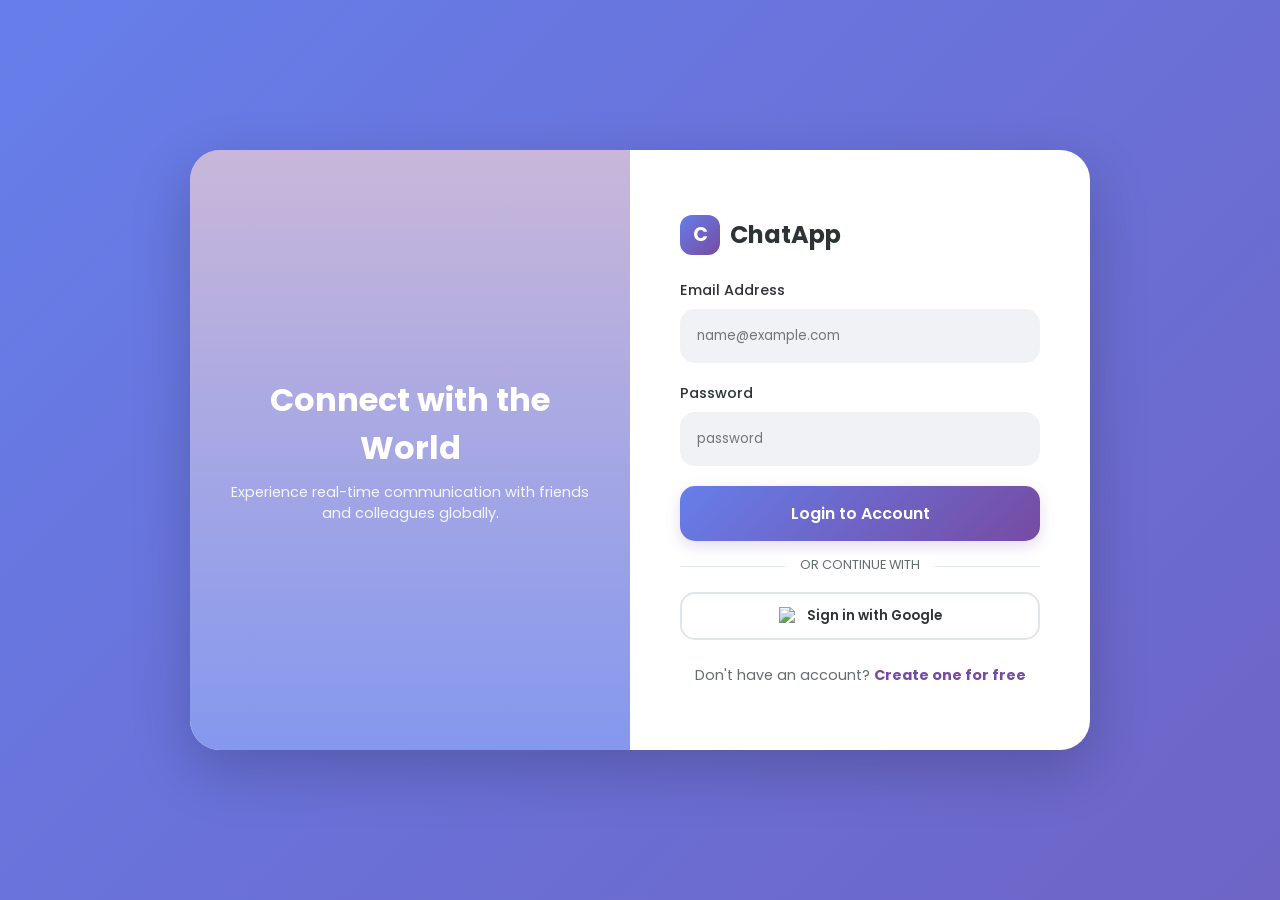
==== login.html @ 2bf0795a "Add files via upload" ====
<!DOCTYPE html>
<html lang="en">
<head>
    <meta charset="UTF-8">
    <meta name="viewport" content="width=device-width, initial-scale=1.0">
    <title>ChatApp - Login</title>
    <!-- Combined Google Fonts -->
    <link href="https://fonts.googleapis.com/css2?family=Poppins:wght@400;500;600;700&display=swap" rel="stylesheet">
    <style>
        :root {
            --primary-gradient: linear-gradient(135deg, #667eea 0%, #764ba2 100%);
            --text-dark: #2d3436;
            --text-light: #636e72;
            --bg-input: #f1f2f6;
            --white: #ffffff;
            --accent-color: #764ba2;
        }

        * { margin: 0; padding: 0; box-sizing: border-box; font-family: 'Poppins', sans-serif; }

        body {
            height: 100vh;
            display: flex;
            align-items: center;
            justify-content: center;
            background: linear-gradient(135deg, #667eea 0%, #764ba2 100%);
            background-size: 200% 200%;
            animation: gradientMove 15s ease infinite;
            padding: 20px;
        }

        @keyframes gradientMove {
            0% { background-position: 0% 50%; }
            50% { background-position: 100% 50%; }
            100% { background-position: 0% 50%; }
        }

        .container {
            background: var(--white);
            width: 900px;
            height: 600px;
            border-radius: 30px;
            display: flex;
            overflow: hidden;
            box-shadow: 0 20px 60px rgba(0,0,0,0.2);
        }

        /* --- Left Side: Visuals --- */
        .visual-side {
            flex: 1;
            background: url('https://images.unsplash.com/photo-1611162617474-5b21e879e113?q=80&w=1000&auto=format&fit=crop') center/cover no-repeat;
            position: relative;
            display: flex;
            flex-direction: column;
            justify-content: center;
            align-items: center;
            text-align: center;
            padding: 40px;
            color: white;
        }

        .visual-side::before {
            content: '';
            position: absolute; top: 0; left: 0; right: 0; bottom: 0;
            background: linear-gradient(to bottom, rgba(118, 75, 162, 0.4), rgba(102, 126, 234, 0.8));
        }

        .visual-content { position: relative; z-index: 2; }
        .visual-content h2 { font-size: 2rem; margin-bottom: 10px; font-weight: 700; }
        .visual-content p { font-size: 0.9rem; opacity: 0.9; }

        /* --- Right Side: Form --- */
        .form-side {
            flex: 1;
            padding: 50px;
            display: flex;
            flex-direction: column;
            justify-content: center;
        }

        .logo-area { display: flex; align-items: center; gap: 10px; margin-bottom: 25px; cursor: pointer; }
        .logo-icon {
            width: 40px; height: 40px;
            background: var(--primary-gradient);
            border-radius: 12px;
            display: flex; align-items: center; justify-content: center;
            color: white; font-weight: bold; font-size: 1.2rem;
            transition: transform 0.3s ease;
        }
        .logo-area:hover .logo-icon { transform: rotate(5deg) scale(1.1); }
        .logo-text { font-size: 1.5rem; font-weight: 700; color: var(--text-dark); }

        .input-group { margin-bottom: 20px; }
        .input-group label { display: block; margin-bottom: 8px; font-size: 0.9rem; font-weight: 500; color: var(--text-dark); }
        
        .input-field {
            width: 100%; padding: 15px;
            border-radius: 15px; border: 2px solid transparent;
            background: var(--bg-input); transition: all 0.3s ease; outline: none;
        }
        .input-field:hover { background: white; border-color: #dfe6e9; }
        .input-field:focus { background: white; border-color: var(--accent-color); box-shadow: 0 5px 15px rgba(118, 75, 162, 0.1); }

        .btn-login {
            width: 100%; padding: 15px;
            border: none; border-radius: 15px;
            background: var(--primary-gradient);
            color: white; font-weight: 600; font-size: 1rem;
            cursor: pointer; transition: all 0.3s ease;
            box-shadow: 0 5px 15px rgba(118, 75, 162, 0.2);
        }
        .btn-login:hover { transform: translateY(-3px); box-shadow: 0 10px 25px rgba(118, 75, 162, 0.4); filter: brightness(1.1); }

        .divider {
            margin: 25px 0; text-align: center;
            position: relative; border-bottom: 1px solid #dfe6e9;
        }
        .divider span {
            position: absolute; top: -10px; left: 50%;
            transform: translateX(-50%); background: white;
            padding: 0 15px; color: var(--text-light); font-size: 0.8rem;
        }

        .btn-google {
            width: 100%; padding: 12px;
            border: 2px solid #dfe6e9; border-radius: 15px;
            background: white; color: var(--text-dark);
            display: flex; align-items: center; justify-content: center;
            gap: 10px; font-weight: 600; cursor: pointer; transition: all 0.3s ease;
        }
        .btn-google:hover { border-color: var(--accent-color); background: #fbfbfb; transform: translateY(-2px); }
        .google-icon { width: 18px; height: 18px; }

        .signup-text { text-align: center; margin-top: 25px; font-size: 0.9rem; color: var(--text-light); }
        .signup-text a { color: var(--accent-color); font-weight: 700; text-decoration: none; }
        .signup-text a:hover { text-decoration: underline; }
    </style>
</head>
<body>

<div class="container">
    <!-- From Code 2: Enhanced Visual Side -->
    <div class="visual-side">
        <div class="visual-content">
            <h2>Connect with the World</h2>
            <p>Experience real-time communication with friends and colleagues globally.</p>
        </div>
    </div>

    <!-- From Code 1 & 2: Merged Form Logic -->
    <div class="form-side">
        <div class="logo-area">
            <div class="logo-icon">C</div>
            <span class="logo-text">ChatApp</span>
        </div>

        <div class="input-group">
            <label>Email Address</label>
            <input
type="email"
id="email"
class="input-field"
placeholder="name@example.com">
        </div>
        
        <div class="input-group">
            <label>Password</label>
            <input
type="password"
id="password"
class="input-field"
placeholder="password">
        </div>

        <button class="btn-login" id="loginBtn">Login to Account</button>

        <div class="divider"><span>OR CONTINUE WITH</span></div>

        <button class="btn-google" id="googleBtn">
            <!-- Fixed Google Icon Reference -->
            <img src="https://www.svgrepo.com/show/452216/google.svg" class="google-icon" alt="Google">
            Sign in with Google
        </button>

        <p class="signup-text">
            Don't have an account? <a href="./new.html">Create one for free</a>
        </p>
    </div>
</div>
<script type="module">

import { initializeApp } from "https://www.gstatic.com/firebasejs/10.12.2/firebase-app.js";

import {
getAuth,
signInWithEmailAndPassword,
GoogleAuthProvider,
signInWithPopup
} from "https://www.gstatic.com/firebasejs/10.12.2/firebase-auth.js";


// Replace with your Firebase Config
const firebaseConfig = {
  apiKey: "AIzaSyAXh-QGBAslhXjf3FRwNIYA2hNmCzSCPhU",
  authDomain: "login-f5c62.firebaseapp.com",
  projectId: "login-f5c62",
  storageBucket: "login-f5c62.firebasestorage.app",
  messagingSenderId: "618951041850",
  appId: "1:618951041850:web:06c744a7d988d86bd9a603",
  measurementId: "G-TSDBHNZBTP"
};


// Initialize Firebase

const app = initializeApp(firebaseConfig);

const auth = getAuth(app);


// Email Login

document.getElementById("loginBtn").addEventListener("click", () => {

const email = document.getElementById("email").value;

const password = document.getElementById("password").value;

signInWithEmailAndPassword(auth, email, password)

.then((userCredential)=>{

alert("Login Successful!");

window.location.href="index.html";

})

.catch((error)=>{

alert(error.message);

});

});


// Google Login

const provider = new GoogleAuthProvider();

document.getElementById("googleBtn").addEventListener("click",()=>{

signInWithPopup(auth,provider)

.then((result)=>{

alert("Google Login Successful!");

window.location.href="index.html";

})

.catch((error) => {
    console.log(error);
    console.error("Code:", error.code);
    console.error("Message:", error.message);
    alert(error.code + "\n" + error.message);
});

});

</script>
</body>
</html>
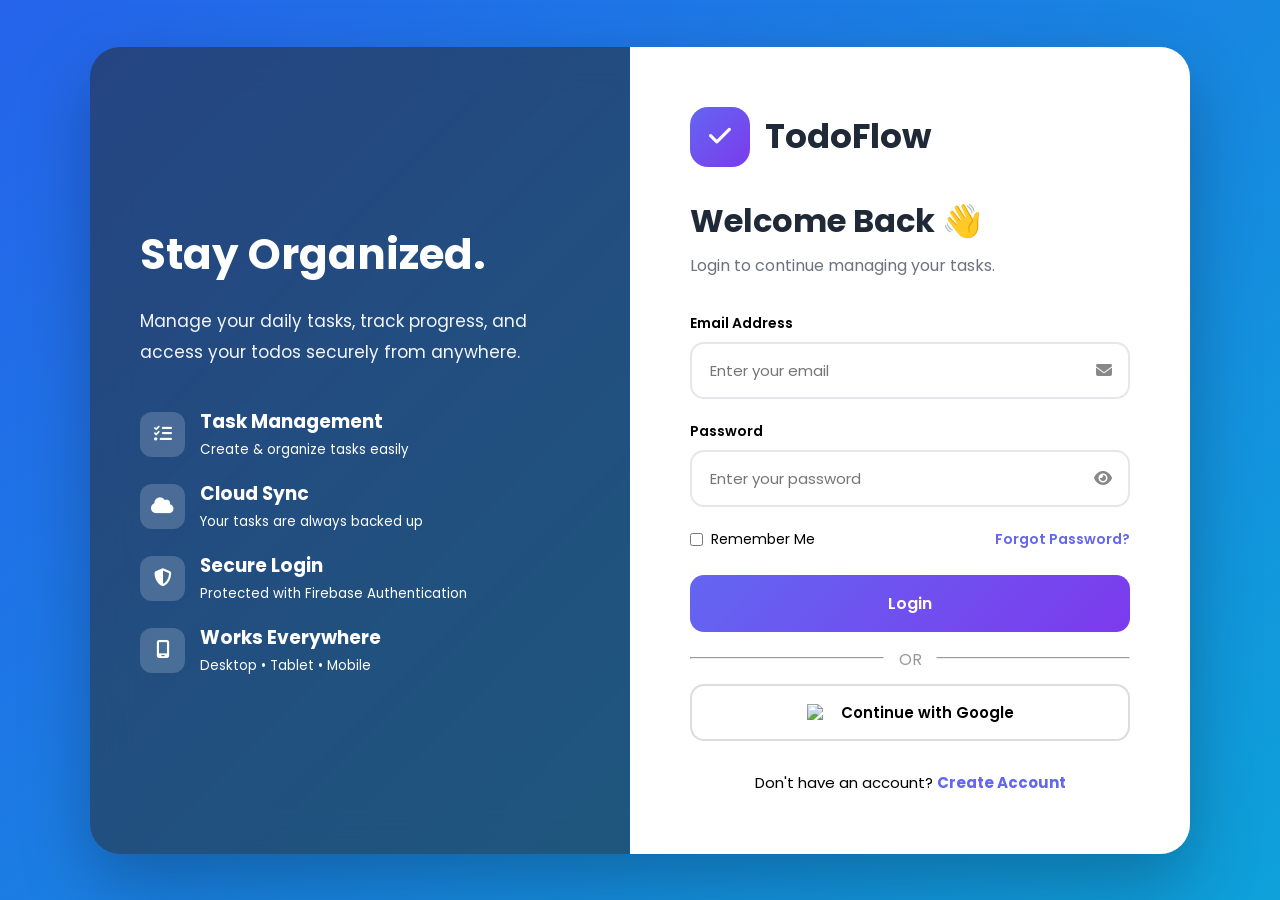
==== commit dfe9cf3a: "Update login.html" ====
--- a/login.html
+++ b/login.html
@@ -1,275 +1,1100 @@
 <!DOCTYPE html>
 <html lang="en">
+
 <head>
-    <meta charset="UTF-8">
-    <meta name="viewport" content="width=device-width, initial-scale=1.0">
-    <title>ChatApp - Login</title>
-    <!-- Combined Google Fonts -->
-    <link href="https://fonts.googleapis.com/css2?family=Poppins:wght@400;500;600;700&display=swap" rel="stylesheet">
-    <style>
-        :root {
-            --primary-gradient: linear-gradient(135deg, #667eea 0%, #764ba2 100%);
-            --text-dark: #2d3436;
-            --text-light: #636e72;
-            --bg-input: #f1f2f6;
-            --white: #ffffff;
-            --accent-color: #764ba2;
-        }
-
-        * { margin: 0; padding: 0; box-sizing: border-box; font-family: 'Poppins', sans-serif; }
-
-        body {
-            height: 100vh;
-            display: flex;
-            align-items: center;
-            justify-content: center;
-            background: linear-gradient(135deg, #667eea 0%, #764ba2 100%);
-            background-size: 200% 200%;
-            animation: gradientMove 15s ease infinite;
-            padding: 20px;
-        }
-
-        @keyframes gradientMove {
-            0% { background-position: 0% 50%; }
-            50% { background-position: 100% 50%; }
-            100% { background-position: 0% 50%; }
-        }
-
-        .container {
-            background: var(--white);
-            width: 900px;
-            height: 600px;
-            border-radius: 30px;
-            display: flex;
-            overflow: hidden;
-            box-shadow: 0 20px 60px rgba(0,0,0,0.2);
-        }
-
-        /* --- Left Side: Visuals --- */
-        .visual-side {
-            flex: 1;
-            background: url('https://images.unsplash.com/photo-1611162617474-5b21e879e113?q=80&w=1000&auto=format&fit=crop') center/cover no-repeat;
-            position: relative;
-            display: flex;
-            flex-direction: column;
-            justify-content: center;
-            align-items: center;
-            text-align: center;
-            padding: 40px;
-            color: white;
-        }
-
-        .visual-side::before {
-            content: '';
-            position: absolute; top: 0; left: 0; right: 0; bottom: 0;
-            background: linear-gradient(to bottom, rgba(118, 75, 162, 0.4), rgba(102, 126, 234, 0.8));
-        }
-
-        .visual-content { position: relative; z-index: 2; }
-        .visual-content h2 { font-size: 2rem; margin-bottom: 10px; font-weight: 700; }
-        .visual-content p { font-size: 0.9rem; opacity: 0.9; }
-
-        /* --- Right Side: Form --- */
-        .form-side {
-            flex: 1;
-            padding: 50px;
-            display: flex;
-            flex-direction: column;
-            justify-content: center;
-        }
-
-        .logo-area { display: flex; align-items: center; gap: 10px; margin-bottom: 25px; cursor: pointer; }
-        .logo-icon {
-            width: 40px; height: 40px;
-            background: var(--primary-gradient);
-            border-radius: 12px;
-            display: flex; align-items: center; justify-content: center;
-            color: white; font-weight: bold; font-size: 1.2rem;
-            transition: transform 0.3s ease;
-        }
-        .logo-area:hover .logo-icon { transform: rotate(5deg) scale(1.1); }
-        .logo-text { font-size: 1.5rem; font-weight: 700; color: var(--text-dark); }
-
-        .input-group { margin-bottom: 20px; }
-        .input-group label { display: block; margin-bottom: 8px; font-size: 0.9rem; font-weight: 500; color: var(--text-dark); }
-        
-        .input-field {
-            width: 100%; padding: 15px;
-            border-radius: 15px; border: 2px solid transparent;
-            background: var(--bg-input); transition: all 0.3s ease; outline: none;
-        }
-        .input-field:hover { background: white; border-color: #dfe6e9; }
-        .input-field:focus { background: white; border-color: var(--accent-color); box-shadow: 0 5px 15px rgba(118, 75, 162, 0.1); }
-
-        .btn-login {
-            width: 100%; padding: 15px;
-            border: none; border-radius: 15px;
-            background: var(--primary-gradient);
-            color: white; font-weight: 600; font-size: 1rem;
-            cursor: pointer; transition: all 0.3s ease;
-            box-shadow: 0 5px 15px rgba(118, 75, 162, 0.2);
-        }
-        .btn-login:hover { transform: translateY(-3px); box-shadow: 0 10px 25px rgba(118, 75, 162, 0.4); filter: brightness(1.1); }
-
-        .divider {
-            margin: 25px 0; text-align: center;
-            position: relative; border-bottom: 1px solid #dfe6e9;
-        }
-        .divider span {
-            position: absolute; top: -10px; left: 50%;
-            transform: translateX(-50%); background: white;
-            padding: 0 15px; color: var(--text-light); font-size: 0.8rem;
-        }
-
-        .btn-google {
-            width: 100%; padding: 12px;
-            border: 2px solid #dfe6e9; border-radius: 15px;
-            background: white; color: var(--text-dark);
-            display: flex; align-items: center; justify-content: center;
-            gap: 10px; font-weight: 600; cursor: pointer; transition: all 0.3s ease;
-        }
-        .btn-google:hover { border-color: var(--accent-color); background: #fbfbfb; transform: translateY(-2px); }
-        .google-icon { width: 18px; height: 18px; }
-
-        .signup-text { text-align: center; margin-top: 25px; font-size: 0.9rem; color: var(--text-light); }
-        .signup-text a { color: var(--accent-color); font-weight: 700; text-decoration: none; }
-        .signup-text a:hover { text-decoration: underline; }
-    </style>
+
+<meta charset="UTF-8">
+
+<meta name="viewport"
+content="width=device-width, initial-scale=1.0">
+
+<title>TodoFlow | Login</title>
+
+<link rel="preconnect"
+href="https://fonts.googleapis.com">
+
+<link rel="preconnect"
+href="https://fonts.gstatic.com"
+crossorigin>
+
+<link href="https://fonts.googleapis.com/css2?family=Poppins:wght@300;400;500;600;700&display=swap"
+rel="stylesheet">
+
+<link rel="stylesheet"
+href="https://cdnjs.cloudflare.com/ajax/libs/font-awesome/6.6.0/css/all.min.css">
+
+<style>
+
+*{
+margin:0;
+padding:0;
+box-sizing:border-box;
+font-family:"Poppins",sans-serif;
+}
+
+:root{
+
+--primary:#6366f1;
+--secondary:#7c3aed;
+--bg:#eef2ff;
+--white:#fff;
+--text:#1f2937;
+--light:#6b7280;
+
+}
+
+body{
+
+min-height:100vh;
+
+display:flex;
+
+justify-content:center;
+
+align-items:center;
+
+padding:20px;
+
+background:
+linear-gradient(-45deg,
+#6366f1,
+#8b5cf6,
+#06b6d4,
+#2563eb);
+
+background-size:400% 400%;
+
+animation:bgMove 12s infinite ease;
+
+overflow:scroll;
+
+}
+
+@keyframes bgMove{
+
+0%{background-position:0% 50%;}
+
+50%{background-position:100% 50%;}
+
+100%{background-position:0% 50%;}
+
+}
+
+.container{
+
+width:1100px;
+
+max-width:100%;
+
+min-height:680px;
+
+background:rgba(255,255,255,.15);
+
+backdrop-filter:blur(18px);
+
+border-radius:30px;
+
+display:flex;
+
+overflow:hidden;
+
+box-shadow:0 30px 70px rgba(0,0,0,.25);
+
+animation:fade .7s ease;
+
+}
+
+@keyframes fade{
+
+from{
+
+opacity:0;
+
+transform:translateY(30px);
+
+}
+
+to{
+
+opacity:1;
+
+transform:none;
+
+}
+
+}
+
+.left{
+
+flex:1;
+
+position:relative;
+
+background:url("https://images.unsplash.com/photo-1484480974693-6ca0a78fb36b?q=80&w=1200&auto=format&fit=crop")
+center/cover;
+
+display:flex;
+
+justify-content:center;
+
+align-items:center;
+
+padding:50px;
+
+}
+
+.left::before{
+
+content:"";
+
+position:absolute;
+
+inset:0;
+
+background:rgba(0,0,0,.45);
+
+}
+
+.leftContent{
+
+position:relative;
+
+z-index:2;
+
+color:white;
+
+}
+
+.leftContent h1{
+
+font-size:42px;
+
+margin-bottom:20px;
+
+}
+
+.leftContent p{
+
+font-size:17px;
+
+line-height:1.8;
+
+opacity:.95;
+
+margin-bottom:40px;
+
+}
+
+.features{
+
+display:grid;
+
+gap:18px;
+
+}
+
+.feature{
+
+display:flex;
+
+align-items:center;
+
+gap:15px;
+
+font-size:16px;
+
+}
+
+.feature i{
+
+width:45px;
+
+height:45px;
+
+display:flex;
+
+align-items:center;
+
+justify-content:center;
+
+border-radius:12px;
+
+background:rgba(255,255,255,.18);
+
+font-size:18px;
+
+}
+
+.right{
+
+flex:1;
+
+background:white;
+
+padding:60px;
+
+display:flex;
+
+flex-direction:column;
+
+justify-content:center;
+
+}
+
+.logo{
+
+display:flex;
+
+align-items:center;
+
+gap:15px;
+
+margin-bottom:30px;
+
+}
+
+.logoIcon{
+
+width:60px;
+
+height:60px;
+
+border-radius:18px;
+
+background:linear-gradient(
+135deg,
+var(--primary),
+var(--secondary));
+
+display:flex;
+
+justify-content:center;
+
+align-items:center;
+
+color:white;
+
+font-size:25px;
+
+}
+
+.logo h2{
+
+font-size:34px;
+
+color:var(--text);
+
+}
+
+.heading{
+
+font-size:32px;
+
+font-weight:700;
+
+color:var(--text);
+
+}
+
+.sub{
+
+margin-top:8px;
+
+margin-bottom:35px;
+
+color:var(--light);
+
+}
+
+.inputGroup{
+
+margin-bottom:22px;
+
+}
+
+.inputGroup label{
+
+display:block;
+
+margin-bottom:8px;
+
+font-size:14px;
+
+font-weight:600;
+
+}
+
+.inputBox{
+
+position:relative;
+
+}
+
+.inputBox input{
+
+width:100%;
+
+padding:15px 50px 15px 18px;
+
+border-radius:14px;
+
+border:2px solid #e5e7eb;
+
+font-size:15px;
+
+outline:none;
+
+transition:.3s;
+
+}
+
+.inputBox input:focus{
+
+border-color:var(--primary);
+
+box-shadow:0 0 0 4px rgba(99,102,241,.15);
+
+}
+
+.inputBox i{
+
+position:absolute;
+
+right:18px;
+
+top:50%;
+
+transform:translateY(-50%);
+
+color:#888;
+
+cursor:pointer;
+
+}
+
+@media(max-width:900px){
+
+.container{
+
+flex-direction:column;
+
+min-height:auto;
+
+}
+
+.left{
+
+height:260px;
+
+}
+
+.right{
+
+padding:35px 25px;
+
+}
+
+.leftContent h1{
+
+font-size:30px;
+
+}
+
+}
+
+@media(max-width:600px){
+
+body{
+
+padding:0;
+
+}
+
+.container{
+
+width:100%;
+
+height:100vh;
+
+border-radius:0;
+
+}
+
+.left{
+
+display:none;
+
+}
+
+.right{
+
+width:100%;
+
+height:100%;
+
+justify-content:center;
+
+padding:30px 22px;
+
+}
+
+.logo{
+
+justify-content:center;
+
+}
+
+.heading{
+
+font-size:28px;
+
+text-align:center;
+
+}
+
+.sub{
+
+text-align:center;
+
+font-size:14px;
+
+}
+
+}
+
+</style>
+
 </head>
+
 <body>
 
-<div class="container">
-    <!-- From Code 2: Enhanced Visual Side -->
-    <div class="visual-side">
-        <div class="visual-content">
-            <h2>Connect with the World</h2>
-            <p>Experience real-time communication with friends and colleagues globally.</p>
-        </div>
-    </div>
-
-    <!-- From Code 1 & 2: Merged Form Logic -->
-    <div class="form-side">
-        <div class="logo-area">
-            <div class="logo-icon">C</div>
-            <span class="logo-text">ChatApp</span>
-        </div>
-
-        <div class="input-group">
-            <label>Email Address</label>
-            <input
+<div class="container"><!-- ===========================
+LEFT PANEL
+=========================== -->
+
+<div class="left">
+
+<div class="leftContent">
+
+<h1>Stay Organized.</h1>
+
+<p>
+
+Manage your daily tasks, track progress,
+and access your todos securely from anywhere.
+
+</p>
+
+<div class="features">
+
+<div class="feature">
+
+<i class="fa-solid fa-list-check"></i>
+
+<div>
+
+<h3>Task Management</h3>
+
+<small>Create & organize tasks easily</small>
+
+</div>
+
+</div>
+
+<div class="feature">
+
+<i class="fa-solid fa-cloud"></i>
+
+<div>
+
+<h3>Cloud Sync</h3>
+
+<small>Your tasks are always backed up</small>
+
+</div>
+
+</div>
+
+<div class="feature">
+
+<i class="fa-solid fa-shield-halved"></i>
+
+<div>
+
+<h3>Secure Login</h3>
+
+<small>Protected with Firebase Authentication</small>
+
+</div>
+
+</div>
+
+<div class="feature">
+
+<i class="fa-solid fa-mobile-screen"></i>
+
+<div>
+
+<h3>Works Everywhere</h3>
+
+<small>Desktop • Tablet • Mobile</small>
+
+</div>
+
+</div>
+
+</div>
+
+</div>
+
+</div>
+
+
+<!-- ===========================
+RIGHT PANEL
+=========================== -->
+
+<div class="right">
+
+<div class="logo">
+
+<div class="logoIcon">
+
+<i class="fa-solid fa-check"></i>
+
+</div>
+
+<h2>TodoFlow</h2>
+
+</div>
+
+<h1 class="heading">
+
+Welcome Back 👋
+
+</h1>
+
+<p class="sub">
+
+Login to continue managing your tasks.
+
+</p>
+
+<form id="loginForm">
+
+<div class="inputGroup">
+
+<label>Email Address</label>
+
+<div class="inputBox">
+
+<input
+
 type="email"
+
 id="email"
-class="input-field"
-placeholder="name@example.com">
-        </div>
-        
-        <div class="input-group">
-            <label>Password</label>
-            <input
+
+placeholder="Enter your email"
+
+required
+
+autocomplete="email">
+
+<i class="fa-solid fa-envelope"></i>
+
+</div>
+
+</div>
+
+
+<div class="inputGroup">
+
+<label>Password</label>
+
+<div class="inputBox">
+
+<input
+
 type="password"
+
 id="password"
-class="input-field"
-placeholder="password">
-        </div>
-
-        <button class="btn-login" id="loginBtn">Login to Account</button>
-
-        <div class="divider"><span>OR CONTINUE WITH</span></div>
-
-        <button class="btn-google" id="googleBtn">
-            <!-- Fixed Google Icon Reference -->
-            <img src="https://www.svgrepo.com/show/452216/google.svg" class="google-icon" alt="Google">
-            Sign in with Google
-        </button>
-
-        <p class="signup-text">
-            Don't have an account? <a href="./new.html">Create one for free</a>
-        </p>
-    </div>
-</div>
+
+placeholder="Enter your password"
+
+required
+
+autocomplete="current-password">
+
+<i
+
+id="togglePassword"
+
+class="fa-solid fa-eye">
+
+</i>
+
+</div>
+
+</div>
+
+
+<div style="display:flex;justify-content:space-between;align-items:center;margin-bottom:25px;">
+
+<label style="display:flex;align-items:center;gap:8px;font-size:14px;cursor:pointer;">
+
+<input type="checkbox" id="rememberMe">
+
+Remember Me
+
+</label>
+
+<a
+
+href="forgot-password.html"
+
+style="color:#6366f1;text-decoration:none;font-size:14px;font-weight:600;">
+
+Forgot Password?
+
+</a>
+
+</div>
+
+
+<button
+
+type="submit"
+
+id="loginBtn"
+
+style="
+width:100%;
+padding:16px;
+border:none;
+border-radius:14px;
+background:linear-gradient(135deg,#6366f1,#7c3aed);
+color:white;
+font-size:16px;
+font-weight:600;
+cursor:pointer;
+transition:.3s;">
+
+Login
+
+</button>
+
+
+<div style="text-align:center;margin:25px 0;color:#999;position:relative;">
+
+<hr>
+
+<span style="
+position:absolute;
+top:-10px;
+left:50%;
+transform:translateX(-50%);
+background:white;
+padding:0 15px;">
+
+OR
+
+</span>
+
+</div>
+
+
+<button
+
+type="button"
+
+id="googleBtn"
+
+style="
+width:100%;
+padding:15px;
+border:2px solid #ddd;
+background:white;
+border-radius:14px;
+cursor:pointer;
+display:flex;
+justify-content:center;
+align-items:center;
+gap:12px;
+font-weight:600;
+font-size:15px;">
+
+<img
+
+src="https://www.svgrepo.com/show/475656/google-color.svg"
+
+width="22">
+
+Continue with Google
+
+</button>
+
+
+<p style="margin-top:30px;text-align:center;font-size:15px;">
+
+Don't have an account?
+
+<a
+
+href="new.html"
+
+style="
+color:#6366f1;
+font-weight:700;
+text-decoration:none;">
+
+Create Account
+
+</a>
+
+</p>
+
+</form>
+
+</div>
+
+</div>
+
+
+<!-- Loading Screen -->
+
+<div
+
+id="loading"
+
+style="
+position:fixed;
+top:0;
+left:0;
+width:100%;
+height:100%;
+background:rgba(17,24,39,.92);
+display:none;
+justify-content:center;
+align-items:center;
+flex-direction:column;
+z-index:999;">
+
+<div
+
+style="
+width:70px;
+height:70px;
+border:6px solid rgba(255,255,255,.2);
+border-top:6px solid white;
+border-radius:50%;
+animation:spin 1s linear infinite;">
+
+</div>
+
+<h2 style="color:white;margin-top:25px;">
+
+Signing you in...
+
+</h2>
+
+</div>
+
+<style>
+
+@keyframes spin{
+
+100%{
+
+transform:rotate(360deg);
+
+}
+
+}
+
+button:hover{
+
+transform:translateY(-3px);
+
+}
+
+</style>
+
 <script type="module">
 
-import { initializeApp } from "https://www.gstatic.com/firebasejs/10.12.2/firebase-app.js";
+// ==========================
+// Firebase Imports
+// ==========================
+
+import { initializeApp }
+from "https://www.gstatic.com/firebasejs/10.12.2/firebase-app.js";
 
 import {
+
 getAuth,
+
 signInWithEmailAndPassword,
+
 GoogleAuthProvider,
-signInWithPopup
-} from "https://www.gstatic.com/firebasejs/10.12.2/firebase-auth.js";
-
-
-// Replace with your Firebase Config
-const firebaseConfig = {
-  apiKey: "AIzaSyAXh-QGBAslhXjf3FRwNIYA2hNmCzSCPhU",
-  authDomain: "login-f5c62.firebaseapp.com",
-  projectId: "login-f5c62",
-  storageBucket: "login-f5c62.firebasestorage.app",
-  messagingSenderId: "618951041850",
-  appId: "1:618951041850:web:06c744a7d988d86bd9a603",
-  measurementId: "G-TSDBHNZBTP"
+
+signInWithPopup,
+
+onAuthStateChanged,
+
+setPersistence,
+
+browserLocalPersistence,
+
+browserSessionPersistence,
+
+sendPasswordResetEmail
+
+}
+from "https://www.gstatic.com/firebasejs/10.12.2/firebase-auth.js";
+
+
+// ==========================
+// Firebase Config
+// ==========================
+
+const firebaseConfig={
+
+apiKey:"AIzaSyAXh-QGBAslhXjf3FRwNIYA2hNmCzSCPhU",
+
+authDomain:"login-f5c62.firebaseapp.com",
+
+projectId:"login-f5c62",
+
+storageBucket:"login-f5c62.firebasestorage.app",
+
+messagingSenderId:"618951041850",
+
+appId:"1:618951041850:web:06c744a7d988d86bd9a603",
+
+measurementId:"G-TSDBHNZBTP"
+
 };
 
-
-// Initialize Firebase
-
-const app = initializeApp(firebaseConfig);
-
-const auth = getAuth(app);
-
-
+const app=initializeApp(firebaseConfig);
+
+const auth=getAuth(app);
+
+const provider=new GoogleAuthProvider();
+
+
+// ==========================
+// Elements
+// ==========================
+
+const form=document.getElementById("loginForm");
+
+const email=document.getElementById("email");
+
+const password=document.getElementById("password");
+
+const loginBtn=document.getElementById("loginBtn");
+
+const googleBtn=document.getElementById("googleBtn");
+
+const loading=document.getElementById("loading");
+
+const remember=document.getElementById("rememberMe");
+
+const eye=document.getElementById("togglePassword");
+
+
+// ==========================
+// Password Toggle
+// ==========================
+
+eye.onclick=()=>{
+
+password.type=password.type==="password"
+?"text":"password";
+
+eye.classList.toggle("fa-eye");
+
+eye.classList.toggle("fa-eye-slash");
+
+};
+
+
+// ==========================
+// Already Logged In
+// ==========================
+
+onAuthStateChanged(auth,user=>{
+
+if(user){
+
+window.location.replace("index.html");
+
+}
+
+});
+
+
+// ==========================
 // Email Login
-
-document.getElementById("loginBtn").addEventListener("click", () => {
-
-const email = document.getElementById("email").value;
-
-const password = document.getElementById("password").value;
-
-signInWithEmailAndPassword(auth, email, password)
-
-.then((userCredential)=>{
-
-alert("Login Successful!");
-
-window.location.href="index.html";
-
-})
-
-.catch((error)=>{
+// ==========================
+
+form.addEventListener("submit",async(e)=>{
+
+e.preventDefault();
+
+if(
+
+email.value.trim()==="" ||
+
+password.value===""
+
+){
+
+alert("Please fill all fields.");
+
+return;
+
+}
+
+try{
+
+loading.style.display="flex";
+
+loginBtn.disabled=true;
+
+await setPersistence(
+
+auth,
+
+remember.checked
+
+?browserLocalPersistence
+
+:browserSessionPersistence
+
+);
+
+await signInWithEmailAndPassword(
+
+auth,
+
+email.value.trim(),
+
+password.value
+
+);
+
+window.location.replace("index.html");
+
+}
+
+catch(error){
+
+loading.style.display="none";
+
+loginBtn.disabled=false;
+
+switch(error.code){
+
+case "auth/invalid-credential":
+
+alert("Invalid email or password.");
+
+break;
+
+case "auth/user-not-found":
+
+alert("No account found.");
+
+break;
+
+case "auth/wrong-password":
+
+alert("Incorrect password.");
+
+break;
+
+case "auth/too-many-requests":
+
+alert("Too many attempts. Try again later.");
+
+break;
+
+default:
 
 alert(error.message);
 
+}
+
+}
+
 });
 
-});
-
-
+
+// ==========================
 // Google Login
-
-const provider = new GoogleAuthProvider();
-
-document.getElementById("googleBtn").addEventListener("click",()=>{
-
-signInWithPopup(auth,provider)
-
-.then((result)=>{
-
-alert("Google Login Successful!");
-
-window.location.href="index.html";
-
-})
-
-.catch((error) => {
-    console.log(error);
-    console.error("Code:", error.code);
-    console.error("Message:", error.message);
-    alert(error.code + "\n" + error.message);
-});
-
-});
+// ==========================
+
+googleBtn.onclick=async()=>{
+
+try{
+
+loading.style.display="flex";
+
+await signInWithPopup(auth,provider);
+
+window.location.replace("index.html");
+
+}
+
+catch(error){
+
+loading.style.display="none";
+
+alert(error.message);
+
+}
+
+};
+
+
+// ==========================
+// Forgot Password
+// ==========================
+
+const forgot=document.querySelector('a[href="forgot-password.html"]');
+
+forgot.onclick=async(e)=>{
+
+e.preventDefault();
+
+const mail=email.value.trim();
+
+if(mail===""){
+
+alert("Enter your email first.");
+
+return;
+
+}
+
+try{
+
+await sendPasswordResetEmail(auth,mail);
+
+alert("Password reset email sent.");
+
+}
+
+catch(error){
+
+alert(error.message);
+
+}
+
+};
 
 </script>
+
 </body>
+
 </html>
